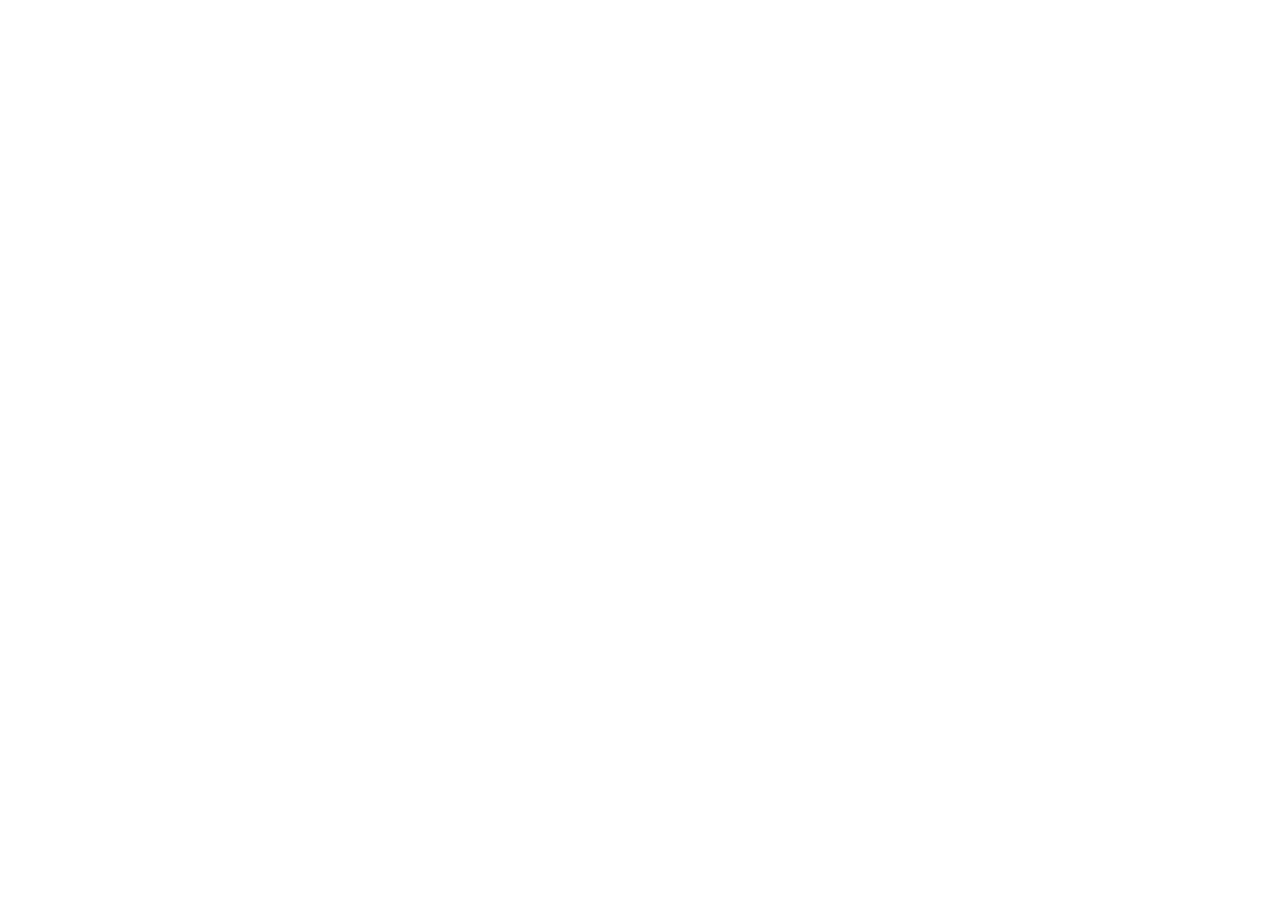
==== app/index.html @ a4f7062c "One app: shared nav, app at /app/" ====
<!doctype html>
<html lang="en">
  <head>
    <meta charset="UTF-8" />
    <meta name="viewport" content="width=device-width, initial-scale=1.0, viewport-fit=cover" />
    <title>DMF Records · Da'Riyah</title>
    <meta name="description" content="DMF Ecosystem — Da'Riyah OS. Built on ownership. Powered by innovation." />
    <meta name="theme-color" content="#060b18" />
    <meta name="robots" content="noindex" />
    <link rel="icon" type="image/png" href="./favicon.png" />
    <link rel="apple-touch-icon" href="./apple-touch-icon.png" />
    <link rel="manifest" href="./manifest.webmanifest" />
    <meta name="apple-mobile-web-app-capable" content="yes" />
    <meta name="apple-mobile-web-app-title" content="DMF" />
    <link rel="preconnect" href="https://fonts.googleapis.com" />
    <link rel="preconnect" href="https://fonts.gstatic.com" crossorigin />
    <link rel="stylesheet" href="https://fonts.googleapis.com/css2?family=Inter:wght@400;500;600;700&family=JetBrains+Mono:wght@500;600&family=Space+Grotesk:wght@500;600;700&display=swap" />
    <script type="module" crossorigin src="./assets/index-BOj39KfO.js"></script>
    <link rel="stylesheet" crossorigin href="./assets/index-gEQRxWFL.css">
  </head>
  <body>
    <div id="root"></div>
  </body>
</html>
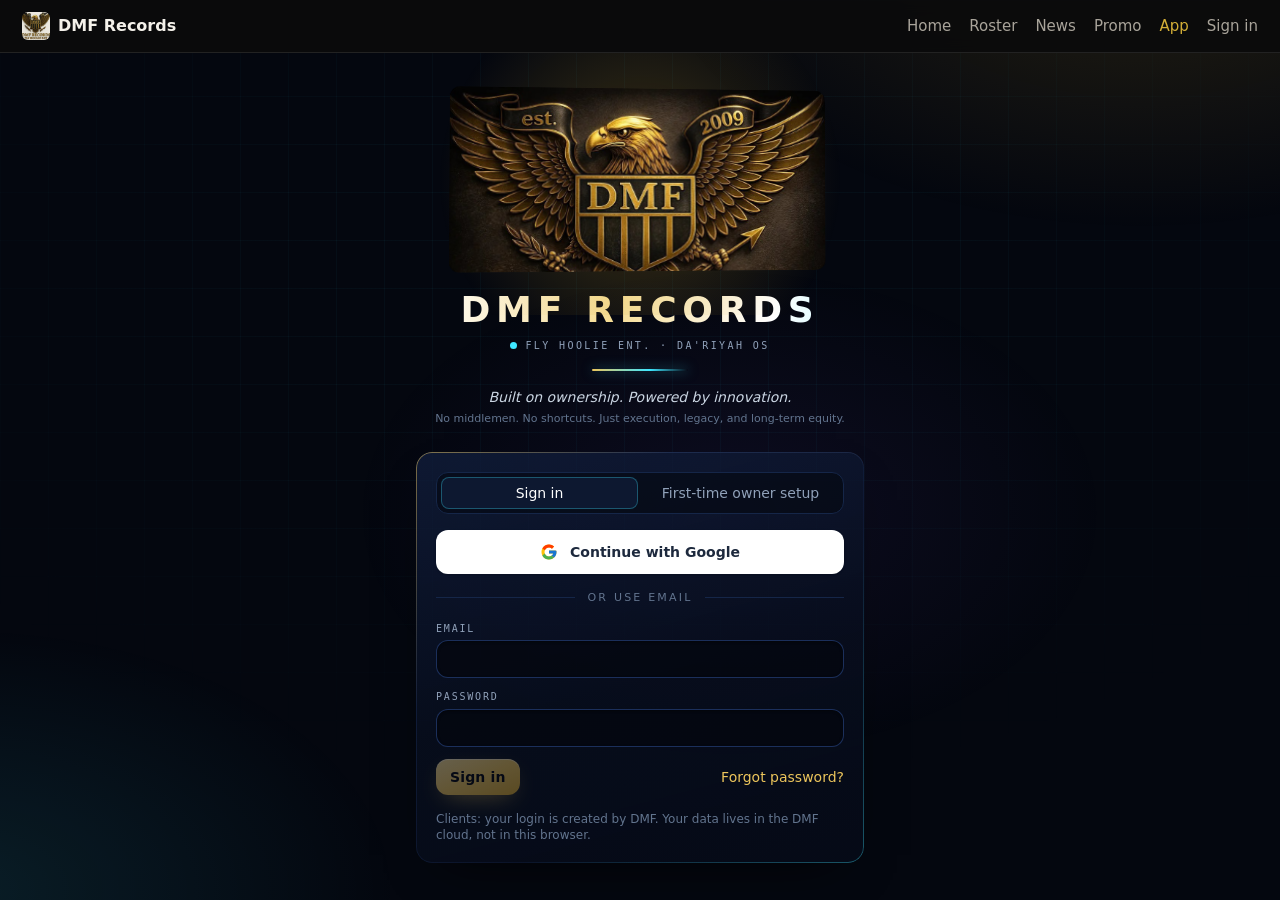
==== commit be783fca: "App: Continue with Google" ====
--- a/app/index.html
+++ b/app/index.html
@@ -15,8 +15,8 @@
     <link rel="preconnect" href="https://fonts.googleapis.com" />
     <link rel="preconnect" href="https://fonts.gstatic.com" crossorigin />
     <link rel="stylesheet" href="https://fonts.googleapis.com/css2?family=Inter:wght@400;500;600;700&family=JetBrains+Mono:wght@500;600&family=Space+Grotesk:wght@500;600;700&display=swap" />
-    <script type="module" crossorigin src="./assets/index-BOj39KfO.js"></script>
-    <link rel="stylesheet" crossorigin href="./assets/index-gEQRxWFL.css">
+    <script type="module" crossorigin src="./assets/index-C1Z2CUq6.js"></script>
+    <link rel="stylesheet" crossorigin href="./assets/index-WBrJiXkQ.css">
   </head>
   <body>
     <div id="root"></div>
